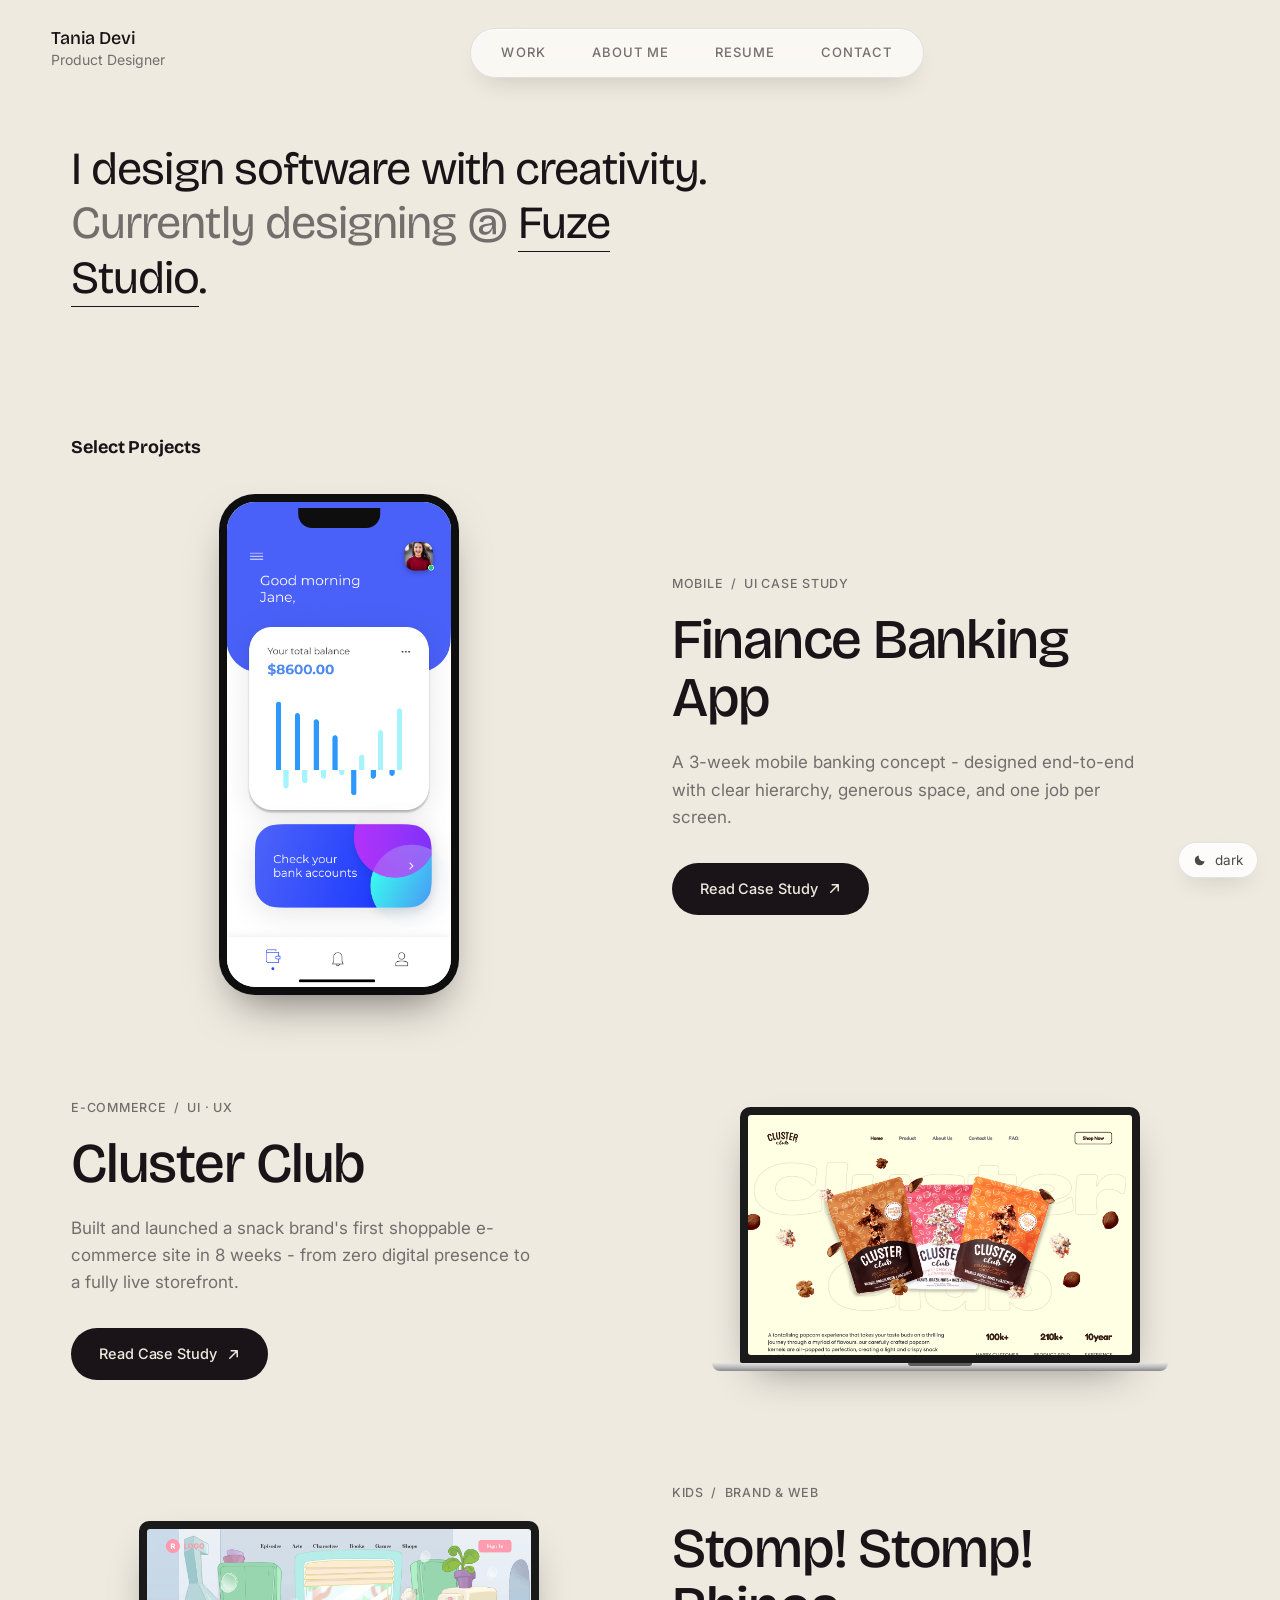
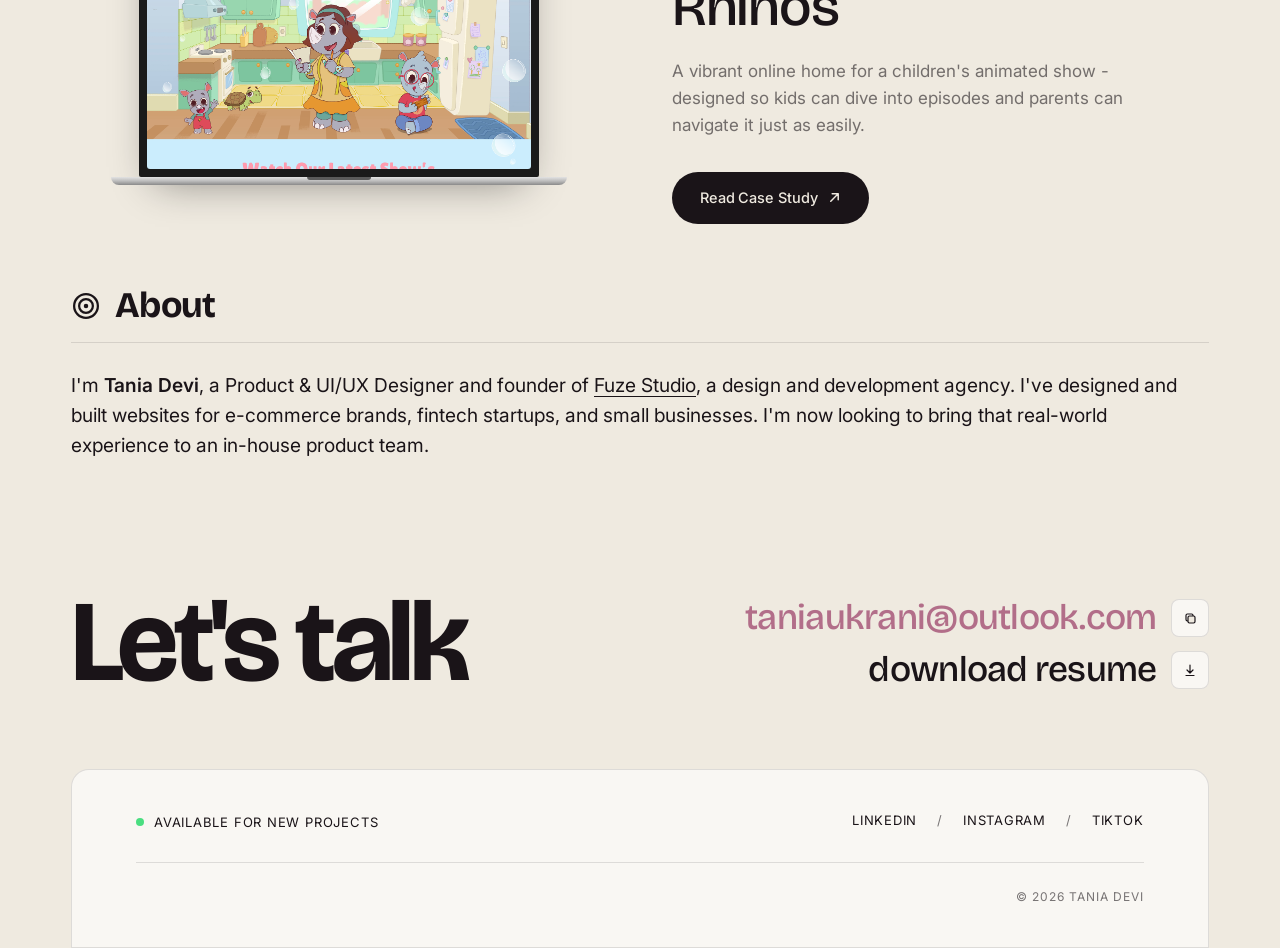
==== index.html @ d8dcb27b "Force consistent styling for Work About Resume in mobile overlay" ====
<!doctype html>
<html lang="en">
<head>
<meta charset="utf-8" />
<meta name="viewport" content="width=device-width,initial-scale=1" />
<title>Tania Devi - Product Designer</title>
<meta name="description" content="A personal portfolio. Selected work and contact." />

<link rel="preconnect" href="https://fonts.googleapis.com" />
<link rel="preconnect" href="https://fonts.gstatic.com" crossorigin />
<link href="https://fonts.googleapis.com/css2?family=Bricolage+Grotesque:opsz,wght@12..96,300;12..96,400;12..96,500;12..96,600&family=Inter:wght@300;400;500&family=JetBrains+Mono:wght@400&display=swap" rel="stylesheet" />

<style>
  :root{
    --bg:#0E2625;        /* deep teal */
    --ink:#EFEAE0;
    --mute:rgba(239,234,224,.58);
    --line:rgba(239,234,224,.14);
    --line-soft:rgba(239,234,224,.07);
    --highlight:#B26E89;
    --surface:rgba(255,255,255,.06);
    /* project card palette */
    --c1:#5B5FA1;  /* indigo */
    --c2:#2D7960;  /* teal-green */
    --c3:#4A82A8;  /* steel blue */
    --c4:#8A5A77;  /* plum */
    --c5:#C9824B;  /* terracotta */
    --c6:#7E8A6A;  /* sage */
    --c7:#7B3F1A;  /* cluster brown */
    --c-ink:#FBF6EE;
    --display:'Bricolage Grotesque','Inter',ui-sans-serif,sans-serif;
    --body:'Inter',ui-sans-serif,sans-serif;
    --mono:'JetBrains Mono',ui-monospace,Menlo,monospace;
  }
  html[data-theme="light"]{
    --bg:#EFEAE0;
    --ink:#1A1418;
    --mute:rgba(26,20,24,.58);
    --line:rgba(26,20,24,.12);
    --line-soft:rgba(26,20,24,.06);
    --surface:rgba(255,255,255,.6);
  }
  *,*::before,*::after{box-sizing:border-box}
  html,body{margin:0;padding:0;color:var(--ink);
    font-family:var(--body);font-size:17px;line-height:1.65;
    -webkit-font-smoothing:antialiased;-moz-osx-font-smoothing:grayscale;
    text-rendering:optimizeLegibility;
    transition:color .35s ease;}
  body{
    min-height:100vh;background:var(--bg);
    transition:background .35s ease;
  }
  html{scroll-behavior:smooth}
  ::selection{background:var(--ink);color:var(--bg)}

  .col{max-width:1240px;margin:0 auto;padding:0 clamp(20px,4vw,56px)}

  section.break{
    margin-left:0;margin-right:0;
    width:auto;max-width:none;
    position:static;left:auto;transform:none;
  }

  /* ── About block */
  .about-block{padding:64px 0}
  .about-head{display:flex;align-items:center;gap:14px;margin-bottom:18px}
  .about-icon{width:30px;height:30px;color:var(--ink);flex-shrink:0}
  .about-title{font-family:var(--display);font-weight:700;
    font-size:clamp(28px,3.4vw,36px);letter-spacing:-.02em;line-height:1;
    margin:0;color:var(--ink)}
  .about-rule{height:1px;background:var(--line);margin:0 0 28px}
  .about-body{margin:0;font-size:clamp(17px,1.5vw,20px);line-height:1.55;
    color:var(--ink);max-width:none;font-weight:400}
  .about-body b{font-weight:600;color:var(--ink)}
  .about-body .u{color:inherit;text-decoration:underline;
    text-underline-offset:4px;text-decoration-thickness:1px;
    transition:opacity .2s}
  .about-body .u:hover{opacity:.7}
  @media (max-width:560px){
    .about-block{padding:48px 0}
    .about-icon{width:24px;height:24px}
  }

  /* ── header */
  header.top{padding:28px clamp(20px,4vw,56px) 0}
  .head{display:flex;justify-content:space-between;align-items:flex-start;
    gap:24px;flex-wrap:wrap;max-width:1240px;margin:0 auto}
  .head-left{display:flex;align-items:center;gap:14px;min-width:0}
  .head-id{display:flex;flex-direction:column;line-height:1.2;min-width:0}
  .head-id .nm{font-family:var(--display);font-weight:500;font-size:18px;
    letter-spacing:-.01em;color:var(--ink);text-decoration:none;
    white-space:nowrap;overflow:hidden;text-overflow:ellipsis}
  .head-id .rl{font-family:var(--body);font-size:14px;color:var(--mute);
    margin-top:2px}
  .head-center{display:flex;justify-content:center;flex:1}
  .head-right{display:flex;justify-content:flex-end}
  @media (max-width:900px){
    .head{flex-wrap:wrap}
    .head-center{order:3;flex-basis:100%}
  }
  @media (max-width:560px){
    .head-id .rl{display:none}
  }

  .live{display:flex;flex-direction:column;align-items:flex-end;
    font-family:var(--mono);font-size:13px;color:var(--mute);
    line-height:1.4;text-align:right;white-space:nowrap}
  .live b{font-weight:500;color:var(--ink);margin-top:2px}

  /* ── pill nav */
  .nav-bar{display:inline-flex;align-items:center;gap:2px;
    padding:6px 8px;
    background:rgba(255,255,255,.05);
    backdrop-filter:blur(24px) saturate(160%);
    -webkit-backdrop-filter:blur(24px) saturate(160%);
    border:1px solid rgba(255,255,255,.14);
    border-radius:999px;
    box-shadow:0 1px 0 rgba(255,255,255,.10) inset,
               0 14px 30px -14px rgba(0,0,0,.55)}
  html[data-theme="light"] .nav-bar{
    background:rgba(255,255,255,.65);
    border:1px solid rgba(0,0,0,.10);
    box-shadow:0 1px 0 rgba(255,255,255,.7) inset,
               0 12px 26px -12px rgba(0,0,0,.18)}
  .nav-bar a{display:inline-flex;align-items:center;
    height:36px;padding:0 22px;border-radius:999px;
    color:color-mix(in oklab,var(--ink) 60%,transparent);
    text-decoration:none;
    font-family:var(--body);font-size:13px;font-weight:500;
    letter-spacing:.08em;text-transform:uppercase;
    transition:background .2s,color .2s}
  .nav-bar a:hover,.nav-bar a.active{
    background:color-mix(in oklab,var(--ink) 10%,transparent);
    color:var(--ink)}
  @media (max-width:900px){
    .nav-bar a{padding:0 16px;font-size:12px;letter-spacing:.06em;height:34px}
  }

  /* ── hamburger toggle (mobile only) */
  .nav-toggle{display:none;appearance:none;border:0;cursor:pointer;
    width:44px;height:44px;border-radius:999px;padding:0;
    background:rgba(255,255,255,.05);
    backdrop-filter:blur(24px) saturate(160%);
    -webkit-backdrop-filter:blur(24px) saturate(160%);
    border:1px solid rgba(255,255,255,.14);
    box-shadow:0 1px 0 rgba(255,255,255,.10) inset,
               0 14px 30px -14px rgba(0,0,0,.55);
    align-items:center;justify-content:center;color:var(--ink);
    transition:background .2s}
  html[data-theme="light"] .nav-toggle{
    background:rgba(255,255,255,.65);
    border:1px solid rgba(0,0,0,.10);
    box-shadow:0 1px 0 rgba(255,255,255,.7) inset,
               0 12px 26px -12px rgba(0,0,0,.18)}
  .nav-toggle .bars{position:relative;width:18px;height:14px;display:block}
  .nav-toggle .bars span{position:absolute;left:0;right:0;height:1.6px;
    background:currentColor;border-radius:2px;
    transition:transform .3s cubic-bezier(.2,.7,.2,1),
               top .3s cubic-bezier(.2,.7,.2,1),
               opacity .2s}
  .nav-toggle .bars span:nth-child(1){top:0}
  .nav-toggle .bars span:nth-child(2){top:6.2px}
  .nav-toggle .bars span:nth-child(3){top:12.4px}
  .nav-toggle[aria-expanded="true"] .bars span:nth-child(1){
    top:6.2px;transform:rotate(45deg)}
  .nav-toggle[aria-expanded="true"] .bars span:nth-child(2){opacity:0}
  .nav-toggle[aria-expanded="true"] .bars span:nth-child(3){
    top:6.2px;transform:rotate(-45deg)}
  @media (max-width:640px){
    .nav-bar{display:none}
    .nav-toggle{display:inline-flex;position:relative;z-index:60}
    .head-center{justify-content:flex-end;order:initial;flex-basis:auto}
    html .nav-bar.is-open,
    html[data-theme="light"] .nav-bar.is-open,
    html[data-theme="dark"] .nav-bar.is-open{
      display:flex;flex-direction:column;
      align-items:flex-start;justify-content:flex-start;
      position:fixed;inset:0;
      padding:110px clamp(24px,6vw,56px) 80px;margin:0;
      background:var(--ink);
      border:0;border-radius:0;
      box-shadow:none;
      backdrop-filter:none;-webkit-backdrop-filter:none;
      z-index:50;gap:24px;
      animation:overlay-in .4s cubic-bezier(.2,.7,.2,1) both}
    .nav-bar.is-open a,
    .nav-bar.is-open a:link,
    .nav-bar.is-open a:visited{
      height:auto;padding:0;
      font-family:var(--display);font-weight:500;
      font-size:clamp(32px,9vw,48px);
      letter-spacing:-.02em;text-transform:none;
      text-decoration:none;
      color:var(--bg);
      border:0;border-radius:0;background:transparent;
      box-shadow:none;
      opacity:0;transform:translateY(14px);
      animation:overlay-item .55s cubic-bezier(.2,.7,.2,1) both}
    .nav-bar.is-open a:nth-child(1){animation-delay:.08s}
    .nav-bar.is-open a:nth-child(2){animation-delay:.16s}
    .nav-bar.is-open a:nth-child(3){animation-delay:.24s}
    .nav-bar.is-open a:nth-child(4){
      margin-top:8px;
      padding:14px 28px;
      background:var(--bg);color:var(--ink);
      border-radius:24px;
      font-family:var(--body);font-weight:500;
      font-size:clamp(14px,4vw,16px);
      letter-spacing:.04em;text-transform:uppercase;
      transition:transform .25s cubic-bezier(.2,.7,.2,1),
                 box-shadow .25s cubic-bezier(.2,.7,.2,1);
      animation-delay:.32s}
    .nav-bar.is-open a:nth-child(4):hover,
    .nav-bar.is-open a:nth-child(4):active{
      background:var(--bg);color:var(--ink);opacity:1;
      transform:translateY(-2px);
      box-shadow:0 12px 28px -12px rgba(0,0,0,.45)}
    .nav-bar.is-open a:hover,.nav-bar.is-open a.active{
      background:transparent;color:var(--bg);opacity:.6}
    .nav-toggle[aria-expanded="true"]{color:var(--bg)}
  }
  @keyframes overlay-in{
    from{opacity:0}
    to{opacity:1}
  }
  @keyframes overlay-item{
    from{opacity:0;transform:translateY(14px)}
    to{opacity:1;transform:none}
  }

  /* ── floating theme toggle */
  .theme-side{position:fixed;bottom:22px;right:22px;z-index:40;
    appearance:none;height:36px;padding:0 14px;border-radius:999px;
    background:rgba(255,255,255,.07);
    backdrop-filter:blur(20px) saturate(150%);
    -webkit-backdrop-filter:blur(20px) saturate(150%);
    border:1px solid rgba(255,255,255,.16);
    box-shadow:0 1px 0 rgba(255,255,255,.12) inset,
               0 12px 28px -12px rgba(0,0,0,.55);
    color:color-mix(in oklab,var(--ink) 78%,transparent);
    font-family:var(--body);font-size:13.5px;cursor:pointer;
    display:inline-flex;align-items:center;gap:8px;
    transition:color .2s,background .2s,transform .2s}
  html[data-theme="light"] .theme-side{
    background:rgba(255,255,255,.85);
    border:1px solid rgba(0,0,0,.10);
    box-shadow:0 1px 0 rgba(255,255,255,.7) inset,
               0 10px 24px -10px rgba(0,0,0,.18)}
  .theme-side:hover{color:var(--ink);
    background:color-mix(in oklab,var(--ink) 8%,rgba(255,255,255,.08))}
  .theme-side svg{width:14px;height:14px;display:block}
  @media (max-width:560px){
    .theme-side{bottom:16px;right:16px;height:32px;padding:0 12px;font-size:13px}
  }

  hr{border:0;height:1px;background:var(--line);margin:36px 0}

  /* ── hero */
  .hero{padding:64px 0}
  .hero h1{font-family:var(--display);font-weight:400;
    font-size:clamp(32px,5.6vw,46px);line-height:1.18;letter-spacing:-.02em;
    margin:0;max-width:22ch;color:var(--ink);text-wrap:pretty}
  .hero h1 a{color:var(--ink);text-decoration:none;
    background-image:linear-gradient(currentColor,currentColor);
    background-repeat:no-repeat;background-position:0 100%;background-size:100% 1px;
    padding-bottom:2px;transition:background-size .4s}
  .hero h1 a:hover{background-size:100% 2px}
  .hero h1 .mute{color:var(--mute)}

  /* ── section heads */
  h2{font-family:var(--display);font-weight:700;font-size:18px;letter-spacing:-.005em;
    margin:0 0 18px;color:var(--ink)}
  h2 .count{font-family:var(--mono);font-size:11px;color:var(--mute);
    letter-spacing:.04em;text-transform:uppercase;font-weight:400;margin-left:8px;
    vertical-align:1px}

  section{padding:64px 0}
  .hero{padding:64px 0}
  .about-block{padding:64px 0}

  /* ── item rows */
  .items{display:flex;flex-direction:column;gap:0;
    border-top:1px solid var(--line)}
  .item{display:block;text-decoration:none;color:inherit;
    padding:18px 0;border-bottom:1px solid var(--line);
    display:grid;grid-template-columns:1fr auto;gap:6px 18px;align-items:baseline;
    transition:padding-left .4s cubic-bezier(.2,.7,.2,1)}
  .item:hover{padding-left:8px}
  .item .cat{grid-column:1;font-family:var(--mono);font-size:11px;letter-spacing:.06em;
    text-transform:uppercase;color:var(--mute);grid-row:1}
  .item .yr{grid-column:2;font-family:var(--mono);font-size:11px;letter-spacing:.04em;
    color:var(--mute);grid-row:1;text-align:right;font-variant-numeric:tabular-nums}
  .item .t{grid-column:1/-1;grid-row:2;font-family:var(--display);font-weight:400;
    font-size:21px;line-height:1.3;letter-spacing:-.01em;color:var(--ink)}
  .item .d{grid-column:1/-1;grid-row:3;font-size:14.5px;color:var(--mute);
    line-height:1.55;max-width:54ch;margin-top:2px}
  .item .arr{grid-column:2;grid-row:2;color:var(--mute);transition:transform .3s,color .3s;
    font-size:18px;align-self:center}
  .item:hover .arr{transform:translate(4px,-2px);color:var(--ink)}

  /* ── project case-study cards */
  .cards{display:grid;grid-template-columns:repeat(3,minmax(0,1fr));gap:20px;margin-top:8px}
  @media (max-width:1000px){.cards{grid-template-columns:repeat(2,1fr)}}
  @media (max-width:640px){.cards{grid-template-columns:1fr}}

  /* ── project rows (alternating) */
  .proj-list{display:grid;gap:clamp(56px,8vw,120px);margin-top:32px}
  .proj{display:grid;grid-template-columns:1fr 1fr;
    gap:clamp(32px,5vw,72px);align-items:center}
  .proj:nth-child(even) .proj-media{order:2}
  .proj-media{position:relative;
    display:flex;align-items:center;justify-content:center;
    min-height:280px}
  .proj-media > img{position:relative;width:100%;max-width:400px;height:auto;
    display:block;border-radius:10px;
    box-shadow:0 24px 50px -20px rgba(0,0,0,.45)}

  /* laptop mockup frame */
  .device-laptop{position:relative;width:100%;max-width:400px}
  .device-laptop .screen{background:#1a1a1a;padding:8px 8px 8px;
    border-radius:10px 10px 2px 2px;
    box-shadow:0 20px 40px -16px rgba(0,0,0,.45)}
  .device-laptop .screen img{display:block;width:100%;
    aspect-ratio:16/10;object-fit:cover;object-position:top;
    border-radius:3px}
  .device-laptop .base{height:8px;margin:0 -28px;
    background:linear-gradient(180deg,#e2e2e2 0%,#bcbcbc 50%,#8a8a8a 100%);
    border-radius:0 0 10px 10px;position:relative}
  .device-laptop .base::after{content:"";position:absolute;
    left:50%;top:0;transform:translateX(-50%);
    width:14%;height:3px;background:#5a5a5a;
    border-radius:0 0 6px 6px}

  /* phone mockup frame */
  .device-phone{position:relative;width:100%;max-width:240px;
    padding:8px;background:#0e0e0e;border-radius:36px;
    box-shadow:0 22px 44px -16px rgba(0,0,0,.5)}
  .device-phone::before{content:"";position:absolute;
    top:14px;left:50%;transform:translateX(-50%);
    width:34%;height:20px;background:#0e0e0e;
    border-radius:0 0 14px 14px;z-index:2}
  .device-phone .screen{position:relative;overflow:hidden;
    aspect-ratio:9/19.5;background:#fff;border-radius:28px}
  .device-phone .screen img{display:block;width:100%;height:100%;
    object-fit:cover;object-position:top}
  /* interactive prototype stack - slide-up transition */
  .device-phone[data-proto]{cursor:pointer}
  .device-phone .proto-img{position:absolute;inset:0;
    width:100%;height:100%;object-fit:cover;object-position:top;
    opacity:0;transform:translateY(28%) scale(.97);
    transition:opacity .65s cubic-bezier(.2,.7,.2,1),
               transform .65s cubic-bezier(.2,.7,.2,1)}
  .device-phone .proto-img.is-active{
    opacity:1;transform:translateY(0) scale(1);z-index:1}
  .device-phone .proto-img.is-leaving{
    opacity:0;transform:translateY(-18%) scale(.98);z-index:2}
  .proto-dots{position:absolute;left:0;right:0;bottom:14px;
    display:flex;justify-content:center;gap:6px;z-index:3}
  .proto-dot{width:5px;height:5px;border-radius:50%;
    background:rgba(255,255,255,.4);
    transition:background .25s,width .25s}
  .proto-dot.is-active{background:#fff;width:16px;border-radius:3px}
  .proj-content{display:flex;flex-direction:column;align-items:flex-start}
  .proj-content .eye{font-family:var(--body);font-weight:500;font-size:12.5px;
    letter-spacing:.06em;text-transform:uppercase;color:var(--mute);
    margin-bottom:16px}
  .proj-content h3{font-family:var(--display);font-weight:500;
    font-size:clamp(34px,4.4vw,56px);letter-spacing:-.022em;line-height:1.04;
    color:var(--ink);margin:0 0 22px;max-width:14ch}
  .proj-content p{font-size:clamp(15px,1.4vw,17px);line-height:1.6;
    color:var(--mute);max-width:42ch;margin:0 0 32px}
  .proj-cta{display:inline-flex;align-items:center;gap:10px;
    padding:14px 28px;background:var(--ink);color:var(--bg);
    border-radius:999px;text-decoration:none;
    font-family:var(--body);font-size:14.5px;font-weight:500;letter-spacing:-.005em;
    transition:transform .25s cubic-bezier(.2,.7,.2,1),
               box-shadow .25s cubic-bezier(.2,.7,.2,1)}
  .proj-cta:hover{transform:translateY(-2px);
    box-shadow:0 14px 30px -12px color-mix(in oklab, var(--ink) 50%, transparent)}
  .proj-cta svg{width:13px;height:13px}
  @media (max-width:860px){
    .proj{grid-template-columns:1fr;gap:28px}
    .proj:nth-child(even) .proj-media{order:0}
    .proj-media{min-height:240px}
  }
  .card{position:relative;display:flex;flex-direction:column;text-decoration:none;
    color:var(--c-ink);border-radius:18px;padding:28px 28px 0;overflow:hidden;
    background:var(--card-c,var(--c1));min-height:430px;
    transition:transform .45s cubic-bezier(.2,.7,.2,1),box-shadow .45s;
    box-shadow:0 1px 0 rgba(255,255,255,.16) inset,0 14px 36px -22px rgba(0,0,0,.55)}
  .card:hover{transform:translateY(-4px);
    box-shadow:0 1px 0 rgba(255,255,255,.22) inset,0 22px 50px -22px rgba(0,0,0,.65)}
  .card .eye{font-family:var(--body);font-weight:500;font-size:12px;letter-spacing:.04em;
    text-transform:uppercase;color:var(--c-ink);opacity:.78}
  .card .t{font-family:var(--display);font-weight:500;
    font-size:clamp(28px,2.8vw,38px);line-height:1.04;letter-spacing:-.018em;
    margin:10px 0 0;max-width:11ch}
  .card .arr{position:absolute;top:22px;right:22px;width:38px;height:38px;
    border-radius:9px;background:rgba(255,255,255,.16);
    display:flex;align-items:center;justify-content:center;color:var(--c-ink);
    font-size:16px;transition:background .25s,transform .35s cubic-bezier(.2,.7,.2,1)}
  .card:hover .arr{background:rgba(255,255,255,.28);transform:translate(2px,-2px)}
  .card .copy{display:none}
  .card .frame{margin:auto -8px -2px;width:calc(100% + 16px);
    background:#fff;border-radius:10px 10px 0 0;overflow:hidden;
    box-shadow:0 -10px 28px rgba(0,0,0,.18)}
  .card .chrome{height:28px;display:flex;align-items:center;gap:5px;
    padding:0 12px;background:#F2EFEA;border-bottom:1px solid rgba(0,0,0,.06)}
  .card .chrome i{width:9px;height:9px;border-radius:50%;display:block}
  .card .d1{background:#FF5F57}
  .card .d2{background:#FEBC2E}
  .card .d3{background:#28C840}
  .card .shot{height:250px;position:relative;
    background:#FAF8F3;
    background-image:repeating-linear-gradient(45deg,transparent 0 12px,rgba(0,0,0,.045) 12px 13px);
    overflow:hidden}
  .card .shot img{width:100%;height:100%;object-fit:cover;object-position:top;display:block}
  @media (max-width:640px){
    .card{min-height:auto;padding:24px 22px 0}
    .card .arr{top:18px;right:18px;width:34px;height:34px}
    .card .frame{margin:28px -8px -2px}
  }

  /* ── contact */
  section.talk-full{padding:64px 0 0}
  .talk-row{display:grid;grid-template-columns:1fr 1fr;gap:clamp(40px,8vw,140px);
    align-items:start}
  .talk-big{font-family:var(--display);font-weight:700;
    font-size:clamp(56px,9vw,120px);line-height:.95;letter-spacing:-.04em;
    margin:0;color:var(--ink)}
  .talk-right{display:flex;flex-direction:column;gap:14px;align-self:end;
    padding-bottom:8px}
  .talk-line{display:flex;align-items:center;justify-content:flex-end;gap:14px;position:relative}
  .talk-line .lnk{font-family:var(--display);font-weight:500;
    font-size:clamp(22px,2.8vw,42px);line-height:1.05;letter-spacing:-.02em;
    text-decoration:none;color:var(--ink);transition:opacity .2s}
  .talk-line .lnk.email{color:var(--highlight)}
  .talk-line .lnk:hover{opacity:.7}
  .talk-line .icon-btn{width:38px;height:38px;border-radius:8px;
    background:var(--surface);border:1px solid var(--line);
    display:inline-flex;align-items:center;justify-content:center;
    color:var(--ink);text-decoration:none;flex-shrink:0;
    transition:background .2s,color .2s}
  .talk-line .icon-btn:hover{background:color-mix(in oklab,var(--ink) 10%,transparent)}
  .talk-line .icon-btn svg{width:14px;height:14px}
  .copied{position:absolute;right:0;top:calc(100% + 4px);
    font-family:var(--mono);font-size:11px;letter-spacing:.04em;
    color:#3aa56b;opacity:0;pointer-events:none;
    transition:opacity .25s}
  .copied.on{opacity:1}
  @media (max-width:760px){
    .talk-row{grid-template-columns:1fr}
    .talk-right{align-self:start;padding-bottom:0}
  }

  /* ── footer panel */
  .foot-panel{
    margin-top:clamp(40px,6vw,72px);
    padding:clamp(28px,4vw,40px) clamp(28px,5vw,72px);
    border:1px solid var(--line);border-radius:18px 18px 0 0;
    background:var(--surface)}
  .foot-grid{display:flex;justify-content:space-between;align-items:center;gap:24px;flex-wrap:wrap}
  .foot-grid .l{font-family:var(--body);font-size:13px;
    letter-spacing:.06em;text-transform:uppercase;color:var(--ink);
    display:flex;align-items:center;gap:10px}
  .foot-grid .dot{width:8px;height:8px;border-radius:50%;background:#4ade80;
    box-shadow:0 0 0 0 rgba(74,222,128,.6);
    animation:status-pulse 2.2s cubic-bezier(.4,0,.2,1) infinite}
  @keyframes status-pulse{
    0%{box-shadow:0 0 0 0 rgba(74,222,128,.6)}
    70%{box-shadow:0 0 0 10px rgba(74,222,128,0)}
    100%{box-shadow:0 0 0 0 rgba(74,222,128,0)}
  }
  .foot-grid .r{font-family:var(--body);font-size:13px;
    letter-spacing:.06em;text-transform:uppercase;color:var(--ink);
    display:flex;gap:20px}
  .foot-grid .r a{color:inherit;text-decoration:none;transition:opacity .2s}
  .foot-grid .r a:hover{opacity:.6}
  .foot-grid .r .sep{color:var(--mute)}
  .foot-rule{height:1px;background:var(--line);margin:28px 0 24px}
  .foot-meta{display:flex;justify-content:flex-end;
    font-family:var(--body);font-size:12px;
    letter-spacing:.08em;text-transform:uppercase;color:var(--mute)}
  @media (max-width:760px){
    .foot-grid{justify-content:flex-start}
    .foot-meta{justify-content:flex-start}
  }

  /* animated underline sweep on footer social links */
  .foot-grid .r a{position:relative;padding-bottom:3px;background-image:linear-gradient(currentColor,currentColor);
    background-repeat:no-repeat;background-position:0 100%;background-size:0 1px;
    transition:background-size .35s cubic-bezier(.2,.7,.2,1),opacity .2s}
  .foot-grid .r a:hover{background-size:100% 1px;opacity:1}

  /* ── small screens */
  @media (max-width:520px){
    .col{padding:0 22px}
    .hero{padding:48px 0}
    .live{text-align:left}
  }

  /* ────────── reveal / scroll animations ────────── */
  .r{opacity:0;transform:translateY(14px);
    transition:opacity .9s cubic-bezier(.2,.7,.2,1),transform .9s cubic-bezier(.2,.7,.2,1);
    will-change:opacity,transform}
  .r.in{opacity:1;transform:none}

  .r-stagger.in > .r{opacity:1;transform:none}
  .r-stagger.in > .r:nth-child(1){transition-delay:0ms}
  .r-stagger.in > .r:nth-child(2){transition-delay:80ms}
  .r-stagger.in > .r:nth-child(3){transition-delay:160ms}
  .r-stagger.in > .r:nth-child(4){transition-delay:240ms}
  .r-stagger.in > .r:nth-child(5){transition-delay:320ms}
  .r-stagger.in > .r:nth-child(6){transition-delay:400ms}

  /* card screenshot subtle scale + frame settle on hover */
  .card .frame{transition:transform .6s cubic-bezier(.2,.7,.2,1)}
  .card:hover .frame{transform:translateY(-4px)}
  .card .shot{transition:transform 1.1s cubic-bezier(.2,.7,.2,1)}
  .card:hover .shot{transform:scale(1.025)}

  /* nav slide-in on load */
  .nav-in{opacity:0;transform:translateY(-6px);
    transition:opacity .8s ease,transform .8s cubic-bezier(.2,.7,.2,1)}
  .nav-in.in{opacity:1;transform:none}

  /* hero word-by-word reveal */
  .h-word{display:inline-block;opacity:0;transform:translateY(.4em);
    transition:opacity .7s ease,transform .7s cubic-bezier(.2,.7,.2,1)}
  .h-word.in{opacity:1;transform:none}

  /* arrow chip nudge on first reveal */
  .card.in .arr{animation:arr-pulse .9s cubic-bezier(.2,.7,.2,1) .25s 1}
  @keyframes arr-pulse{
    0%{transform:translate(0,0) scale(.92);opacity:.4}
    60%{transform:translate(3px,-3px) scale(1);opacity:1}
    100%{transform:translate(0,0) scale(1);opacity:1}
  }

  .item{transition:padding-left .4s cubic-bezier(.2,.7,.2,1),background-color .3s}
  .item:hover{background:color-mix(in oklab,var(--ink) 4%,transparent)}

  /* respect reduced motion */
  @media (prefers-reduced-motion: reduce){
    .r,.h-word,.nav-in,.card .shot,.card .frame{
      transition:none !important;animation:none !important;
      transform:none !important;opacity:1 !important}
  }
</style>
</head>

<body>

<header class="top">
  <div class="head nav-in">
    <div class="head-left">
      <div class="head-id">
        <a class="nm" href="#top" id="top">Tania Devi</a>
        <span class="rl">Product Designer</span>
      </div>
    </div>

    <div class="head-center">
      <button class="nav-toggle" id="navToggle" type="button"
              aria-expanded="false" aria-controls="primaryNav" aria-label="Menu">
        <span class="bars"><span></span><span></span><span></span></span>
      </button>
      <nav class="nav-bar" id="primaryNav" aria-label="Primary">
        <a href="#work">Work</a>
        <a href="#about">About me</a>
        <a href="Tania_Devi_Resume.pdf" target="_blank" rel="noopener">Resume</a>
        <a href="#contact">Contact</a>
      </nav>
    </div>

    <div class="head-right">
    </div>
  </div>
</header>

<button class="theme-side" id="themeBtn" aria-label="Toggle theme">
  <svg id="themeIcon" viewBox="0 0 16 16" fill="none" aria-hidden="true"></svg>
  <span id="themeLabel">dark</span>
</button>

<div class="col">

  <!-- ── Hero ─────────────────────────────────────────────────────────────── -->
  <section class="hero">
    <h1>
      I design software with creativity.
      <span class="mute">Currently designing @</span>
      <a href="https://fuzestudio.co" target="_blank" rel="noopener">Fuze Studio</a>.
    </h1>
  </section>

  <!-- ── Selected Projects ────────────────────────────────────────────────── -->
  <section id="work" class="break" style="padding:64px 0 0">
    <h2>Select Projects</h2>

    <div class="proj-list">

      <div class="proj r" style="--brand:#4756FF">
        <div class="proj-media">
          <div class="device-phone" data-proto>
            <div class="screen">
              <img class="proto-img is-active" src="project/projects/finance-app/01-account.png" alt="Finance Banking App bank account" />
              <img class="proto-img" src="project/projects/finance-app/02-transactions.png" alt="Finance Banking App transactions" />
              <img class="proto-img" src="project/projects/finance-app/03-track.png" alt="Finance Banking App track expenses" />
              <div class="proto-dots">
                <span class="proto-dot is-active"></span>
                <span class="proto-dot"></span>
                <span class="proto-dot"></span>
              </div>
            </div>
          </div>
        </div>
        <div class="proj-content">
          <div class="eye">Mobile &nbsp;/&nbsp; UI Case Study</div>
          <h3>Finance Banking App</h3>
          <p>A 3-week mobile banking concept - designed end-to-end with clear hierarchy, generous space, and one job per screen.</p>
          <a class="proj-cta" href="project/projects/Finance Banking App.html">
            Read Case Study
            <svg viewBox="0 0 14 14" fill="none" aria-hidden="true">
              <path d="M3 11L11 3M11 3H4.5M11 3V9.5" stroke="currentColor" stroke-width="1.6" stroke-linecap="round" stroke-linejoin="round"/>
            </svg>
          </a>
        </div>
      </div>

      <div class="proj r" style="--brand:#7B3F1A">
        <div class="proj-media">
          <div class="device-laptop">
            <div class="screen">
              <img src="project/projects/cluster-club/01-home.png" alt="Cluster Club homepage" />
            </div>
            <div class="base"></div>
          </div>
        </div>
        <div class="proj-content">
          <div class="eye">E-commerce &nbsp;/&nbsp; UI · UX</div>
          <h3>Cluster Club</h3>
          <p>Built and launched a snack brand's first shoppable e-commerce site in 8 weeks - from zero digital presence to a fully live storefront.</p>
          <a class="proj-cta" href="project/projects/Cluster Club.html">
            Read Case Study
            <svg viewBox="0 0 14 14" fill="none" aria-hidden="true">
              <path d="M3 11L11 3M11 3H4.5M11 3V9.5" stroke="currentColor" stroke-width="1.6" stroke-linecap="round" stroke-linejoin="round"/>
            </svg>
          </a>
        </div>
      </div>

      <div class="proj r" style="--brand:#EA6C94">
        <div class="proj-media">
          <div class="device-laptop">
            <div class="screen">
              <img src="project/projects/kids-show/01-hero.png" alt="Stomp Stomp Rhinos kids show website" />
            </div>
            <div class="base"></div>
          </div>
        </div>
        <div class="proj-content">
          <div class="eye">Kids &nbsp;/&nbsp; Brand &amp; Web</div>
          <h3>Stomp! Stomp! Rhinos</h3>
          <p>A vibrant online home for a children's animated show - designed so kids can dive into episodes and parents can navigate it just as easily.</p>
          <a class="proj-cta" href="project/projects/Stomp Stomp Rhinos.html">
            Read Case Study
            <svg viewBox="0 0 14 14" fill="none" aria-hidden="true">
              <path d="M3 11L11 3M11 3H4.5M11 3V9.5" stroke="currentColor" stroke-width="1.6" stroke-linecap="round" stroke-linejoin="round"/>
            </svg>
          </a>
        </div>
      </div>

    </div>
  </section>

  <!-- ── About ────────────────────────────────────────────────────────────── -->
  <section id="about" class="break about-block">
    <div class="about-head">
      <svg class="about-icon" viewBox="0 0 24 24" fill="none" aria-hidden="true">
        <circle cx="12" cy="12" r="9.5" stroke="currentColor" stroke-width="1.8"/>
        <circle cx="12" cy="12" r="5.5" stroke="currentColor" stroke-width="1.8"/>
        <circle cx="12" cy="12" r="1.8" fill="currentColor"/>
      </svg>
      <h2 class="about-title">About</h2>
    </div>
    <div class="about-rule"></div>
    <p class="about-body">I'm <b>Tania Devi</b>, a Product &amp; UI/UX Designer and founder of <a class="u" href="https://fuzestudio.co" target="_blank" rel="noopener">Fuze Studio</a>, a design and development agency. I've designed and built websites for e-commerce brands, fintech startups, and small businesses. I'm now looking to bring that real-world experience to an in-house product team.</p>
  </section>

  <!-- ── Contact ──────────────────────────────────────────────────────────── -->
  <section id="contact" class="talk-full">
    <div class="talk-row">
      <h2 class="talk-big">Let's talk</h2>
      <div class="talk-right">
        <div class="talk-line">
          <a class="lnk email" href="mailto:taniaukrani@outlook.com" id="emailBtn">taniaukrani@outlook.com</a>
          <button class="icon-btn" id="emailBtn2" aria-label="Copy email">
            <svg viewBox="0 0 14 14" fill="none"><rect x="3" y="3" width="7" height="7" rx="1.4" stroke="currentColor" stroke-width="1.2"/><rect x="5" y="5" width="7" height="7" rx="1.4" stroke="currentColor" stroke-width="1.2" fill="var(--bg)"/></svg>
          </button>
          <span class="copied" id="copied">copied</span>
        </div>
        <div class="talk-line">
          <a class="lnk" href="Tania_Devi_Resume.pdf" target="_blank" rel="noopener">download resume</a>
          <a class="icon-btn" href="Tania_Devi_Resume.pdf" target="_blank" rel="noopener" aria-label="Download résumé">
            <svg viewBox="0 0 14 14" fill="none"><path d="M7 2v8M4 7l3 3 3-3M3 12.5h8" stroke="currentColor" stroke-width="1.2" stroke-linecap="round" stroke-linejoin="round"/></svg>
          </a>
        </div>
      </div>
    </div>

    <div class="foot-panel">
      <div class="foot-grid">
        <div class="l"><span class="dot"></span>Available for new projects</div>
        <div class="r">
          <a href="https://www.linkedin.com/in/taniadevi/" target="_blank" rel="noopener">LinkedIn</a><span class="sep">/</span>
          <a href="https://www.instagram.com/fuzestudio.co/" target="_blank" rel="noopener">Instagram</a><span class="sep">/</span>
          <a href="https://www.tiktok.com/@fuzestudio.co" target="_blank" rel="noopener">TikTok</a>
        </div>
      </div>
      <div class="foot-rule"></div>
      <div class="foot-meta">
        <div>© 2026 Tania Devi</div>
      </div>
    </div>
  </section>

</div><!-- /.col -->

<script>
(function(){
  var html = document.documentElement;
  var btn  = document.getElementById('themeBtn');
  var label = document.getElementById('themeLabel');
  var icon  = document.getElementById('themeIcon');
  var KEY   = 'portfolio-simple-theme';
  var MOON  = '<path d="M13.2 9.4A5.6 5.6 0 0 1 6.6 2.8a5.6 5.6 0 1 0 6.6 6.6Z" fill="currentColor"/>';
  var SUN   = '<circle cx="8" cy="8" r="3.1" fill="currentColor"/>'
            + '<g stroke="currentColor" stroke-width="1.2" stroke-linecap="round">'
            + '<path d="M8 1.6V3"/><path d="M8 13v1.4"/>'
            + '<path d="M1.6 8H3"/><path d="M13 8h1.4"/>'
            + '<path d="M3.4 3.4l1 1"/><path d="M11.6 11.6l1 1"/>'
            + '<path d="M12.6 3.4l-1 1"/><path d="M4.4 11.6l-1 1"/></g>';

  function setTheme(t){
    html.dataset.theme = t;
    if (t === 'dark') { label.textContent = 'light'; icon.innerHTML = SUN; }
    else              { label.textContent = 'dark';  icon.innerHTML = MOON; }
    try { localStorage.setItem(KEY, t); } catch(e){}
  }
  try {
    var saved = localStorage.getItem(KEY);
    setTheme(saved || 'light');
  } catch(e) { setTheme('light'); }

  if (btn) btn.addEventListener('click', function(){
    setTheme(html.dataset.theme === 'dark' ? 'light' : 'dark');
  });

  // copy email
  var emailLink = document.getElementById('emailBtn');
  var copyBtn   = document.getElementById('emailBtn2');
  var copied    = document.getElementById('copied');
  function copyEmail(e){
    e.preventDefault();
    var addr = (emailLink.textContent || '').trim();
    if (navigator.clipboard) {
      navigator.clipboard.writeText(addr).catch(function(){});
    }
    copied.classList.add('on');
    setTimeout(function(){ copied.classList.remove('on'); }, 1500);
  }
  if (emailLink) emailLink.addEventListener('click', copyEmail);
  if (copyBtn)   copyBtn.addEventListener('click', copyEmail);
})();

/* ────────── scroll reveal animations ────────── */
(function(){
  if (window.matchMedia('(prefers-reduced-motion: reduce)').matches) return;

  var selectors = [
    '.hero h1',
    'section > h2',
    'section > p',
    '.about-body',
    '.talk-big',
    '.talk-right',
    '.foot-panel'
  ];
  selectors.forEach(function(sel){
    document.querySelectorAll(sel).forEach(function(el){
      if (!el.classList.contains('r')) el.classList.add('r');
    });
  });

  document.querySelectorAll('.cards').forEach(function(g){
    g.classList.add('r-stagger');
    Array.prototype.slice.call(g.children).forEach(function(c){
      if (!c.classList.contains('r')) c.classList.add('r');
    });
  });

  var io = new IntersectionObserver(function(entries){
    entries.forEach(function(e){
      if (!e.isIntersecting) return;
      e.target.classList.add('in');
      io.unobserve(e.target);
    });
  }, { threshold: 0.1, rootMargin: '0px 0px -5% 0px' });

  document.querySelectorAll('.r').forEach(function(el){
    if (!el.parentElement.classList.contains('r-stagger')) io.observe(el);
  });
  document.querySelectorAll('.r-stagger').forEach(function(el){ io.observe(el); });

  // header slide-in on load
  var head = document.querySelector('.head.nav-in');
  var nav  = document.querySelector('.nav-bar');
  if (nav) nav.classList.add('nav-in');
  requestAnimationFrame(function(){
    setTimeout(function(){
      if (head) head.classList.add('in');
      if (nav)  nav.classList.add('in');
    }, 80);
  });

  // hamburger toggle (mobile)
  var navToggle = document.getElementById('navToggle');
  if (navToggle && nav) {
    var setOpen = function(open){
      navToggle.setAttribute('aria-expanded', open ? 'true' : 'false');
      nav.classList.toggle('is-open', open);
      document.body.style.overflow = open ? 'hidden' : '';
    };
    navToggle.addEventListener('click', function(){
      setOpen(navToggle.getAttribute('aria-expanded') !== 'true');
    });
    nav.querySelectorAll('a').forEach(function(a){
      a.addEventListener('click', function(){ setOpen(false); });
    });
    document.addEventListener('click', function(e){
      if (navToggle.getAttribute('aria-expanded') !== 'true') return;
      if (nav.contains(e.target) || navToggle.contains(e.target)) return;
      setOpen(false);
    });
  }

  // hero word-by-word reveal
  var h1 = document.querySelector('.hero h1');
  if (h1) {
    var nodes = Array.prototype.slice.call(h1.childNodes);
    var frag = document.createDocumentFragment();
    nodes.forEach(function(node){
      if (node.nodeType === 3) {
        node.textContent.split(/(\s+)/).forEach(function(w){
          if (/^\s+$/.test(w)) { frag.appendChild(document.createTextNode(w)); }
          else if (w.length) {
            var s = document.createElement('span');
            s.className = 'h-word'; s.textContent = w;
            frag.appendChild(s);
          }
        });
      } else if (node.nodeType === 1) {
        var inner = node.textContent || '';
        node.textContent = '';
        inner.split(/(\s+)/).forEach(function(w){
          if (/^\s+$/.test(w)) { node.appendChild(document.createTextNode(w)); }
          else if (w.length) {
            var s = document.createElement('span');
            s.className = 'h-word'; s.textContent = w;
            node.appendChild(s);
          }
        });
        frag.appendChild(node);
      }
    });
    h1.innerHTML = '';
    h1.appendChild(frag);
    h1.querySelectorAll('.h-word').forEach(function(w, i){
      w.style.transitionDelay = (180 + i * 55) + 'ms';
      setTimeout(function(){ w.classList.add('in'); }, 60);
    });
  }

  // ── interactive phone prototype: auto-cycle + click to advance
  document.querySelectorAll('.device-phone[data-proto]').forEach(function(phone){
    var imgs = phone.querySelectorAll('.proto-img');
    var dots = phone.querySelectorAll('.proto-dot');
    if (!imgs.length) return;
    var i = 0, timer = null, paused = false;
    function show(n){
      var prev = i;
      i = (n + imgs.length) % imgs.length;
      imgs.forEach(function(el, k){
        el.classList.toggle('is-active', k === i);
        el.classList.toggle('is-leaving', k === prev && k !== i);
      });
      dots.forEach(function(el, k){ el.classList.toggle('is-active', k === i); });
    }
    function next(){ if (!paused) show(i + 1); }
    function start(){ stop(); timer = setInterval(next, 2800); }
    function stop(){ if (timer) clearInterval(timer); timer = null; }
    phone.addEventListener('click', function(){ show(i + 1); start(); });
    phone.addEventListener('mouseenter', function(){ paused = true; });
    phone.addEventListener('mouseleave', function(){ paused = false; });
    // start cycling only when scrolled into view
    var io = new IntersectionObserver(function(es){
      es.forEach(function(e){
        if (e.isIntersecting) { start(); }
        else { stop(); }
      });
    }, { threshold: 0.3 });
    io.observe(phone);
  });
})();
</script>

<script src="project/image-slot.js"></script>
</body>
</html>
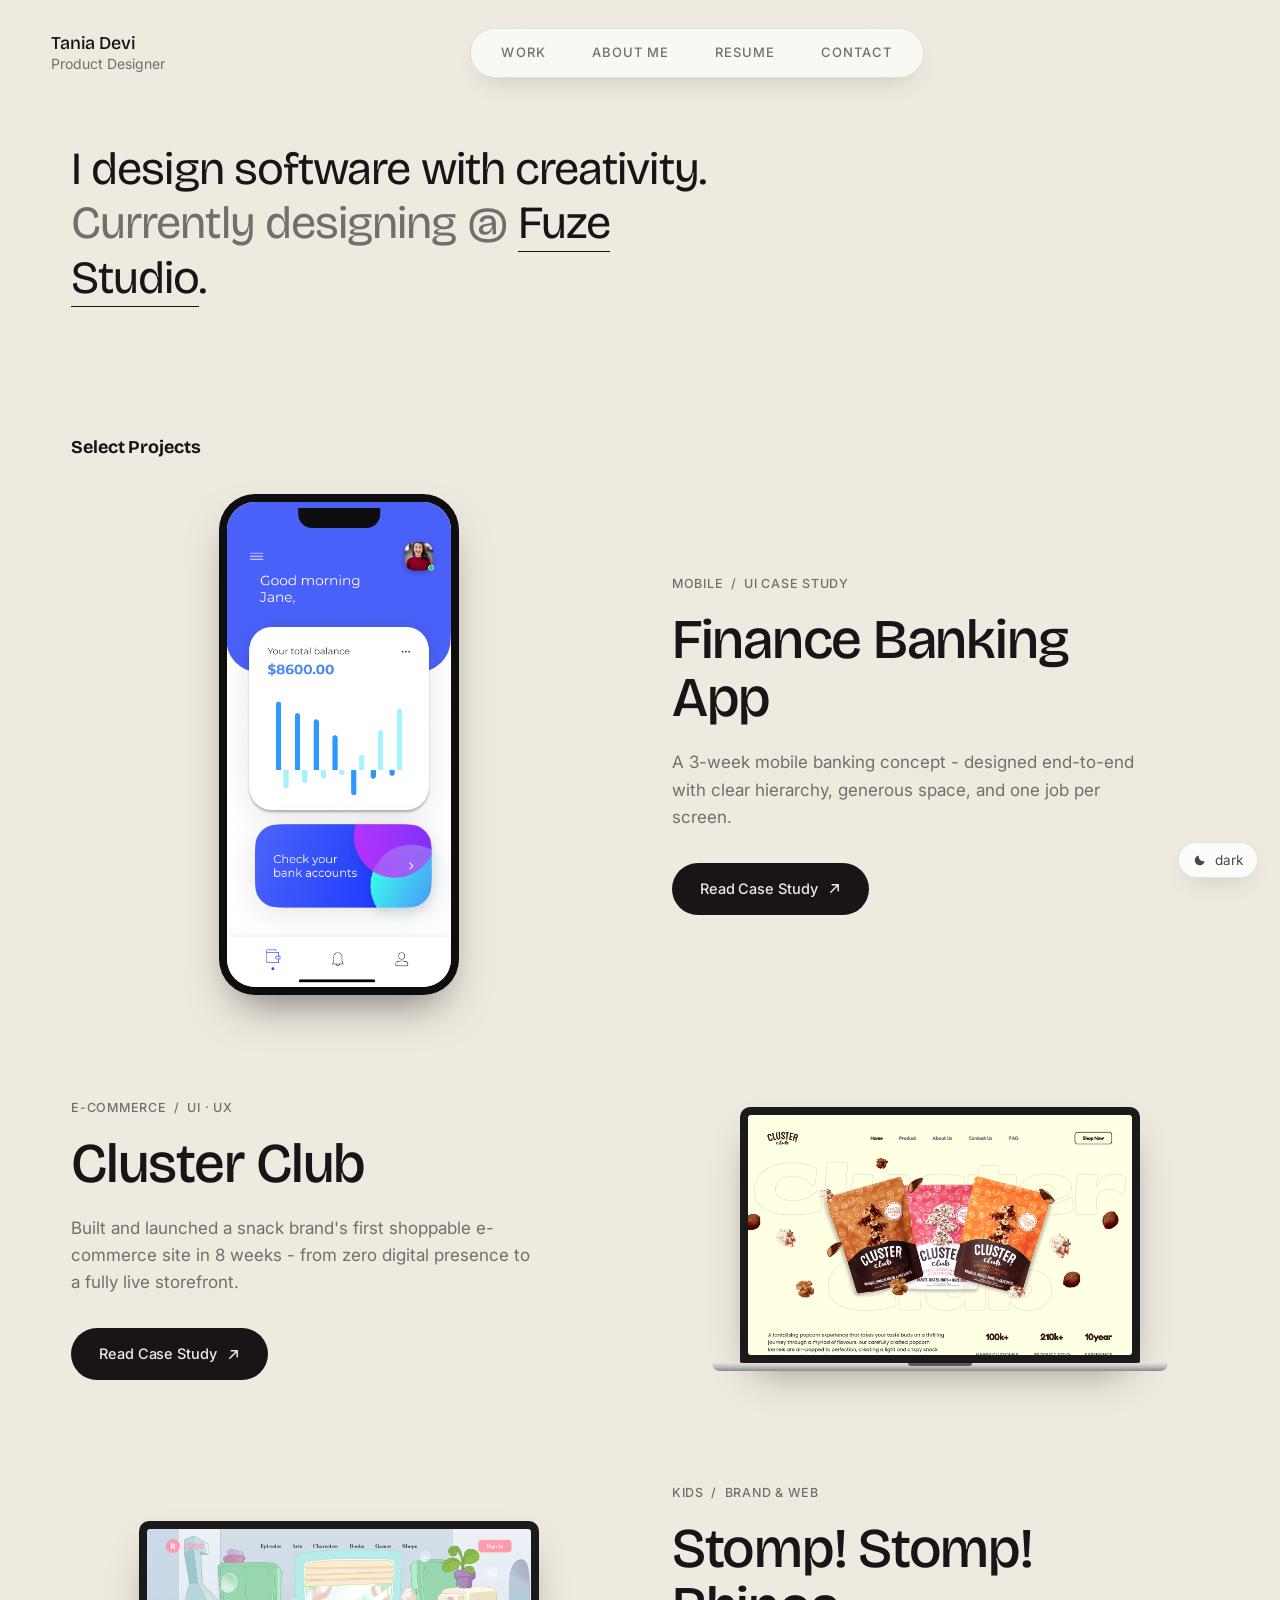
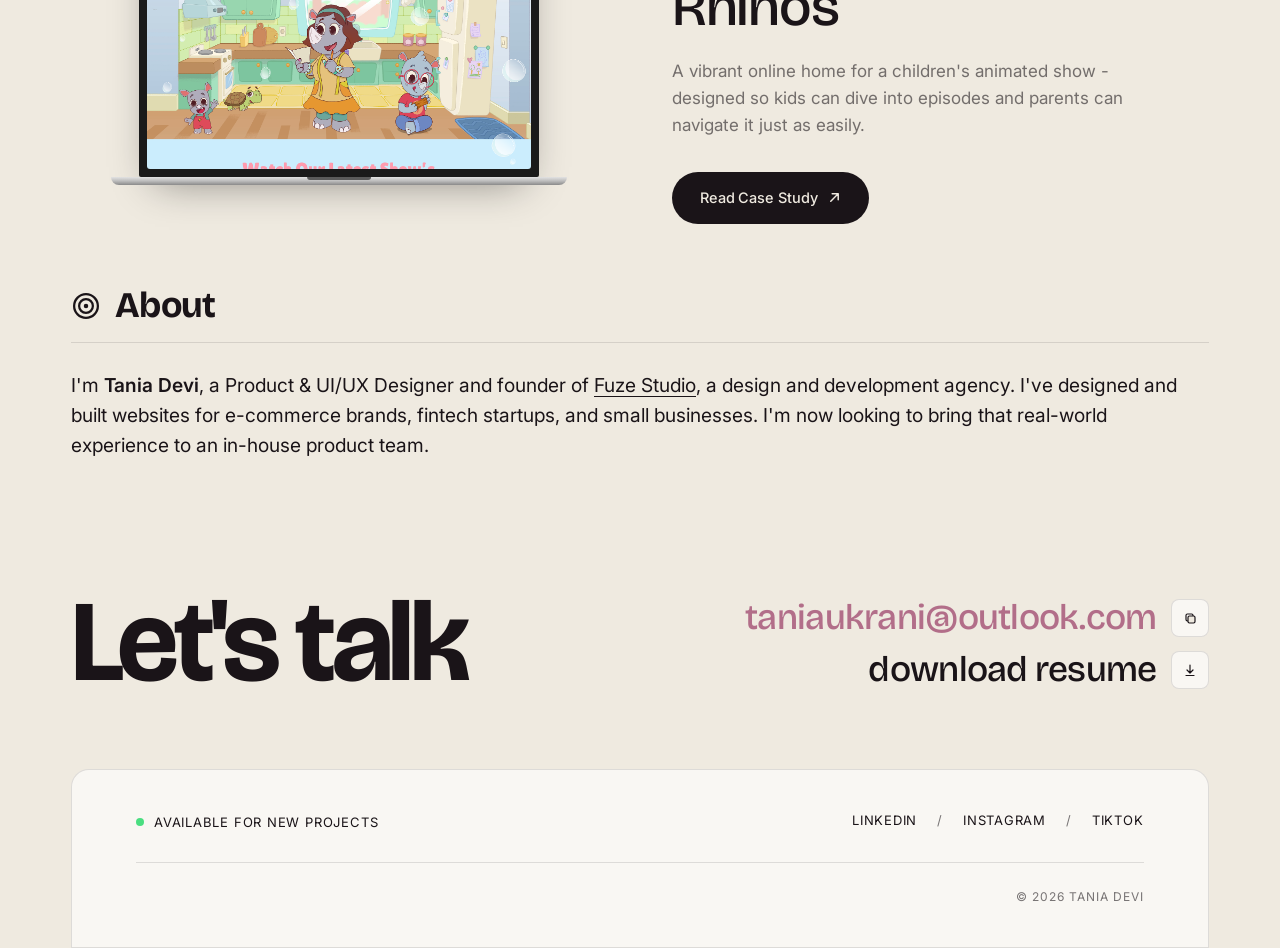
==== commit b0cca082: "Match X color to hamburger and vertically align header items" ====
--- a/index.html
+++ b/index.html
@@ -83,7 +83,7 @@
 
   /* ── header */
   header.top{padding:28px clamp(20px,4vw,56px) 0}
-  .head{display:flex;justify-content:space-between;align-items:flex-start;
+  .head{display:flex;justify-content:space-between;align-items:center;
     gap:24px;flex-wrap:wrap;max-width:1240px;margin:0 auto}
   .head-left{display:flex;align-items:center;gap:14px;min-width:0}
   .head-id{display:flex;flex-direction:column;line-height:1.2;min-width:0}
@@ -215,9 +215,14 @@
       background:var(--bg);color:var(--ink);opacity:1;
       transform:translateY(-2px);
       box-shadow:0 12px 28px -12px rgba(0,0,0,.45)}
-    .nav-bar.is-open a:hover,.nav-bar.is-open a.active{
-      background:transparent;color:var(--bg);opacity:.6}
-    .nav-toggle[aria-expanded="true"]{color:var(--bg)}
+    .nav-bar.is-open a:hover,
+    .nav-bar.is-open a:active,
+    .nav-bar.is-open a:focus,
+    .nav-bar.is-open a.active{
+      background:transparent;color:var(--bg);opacity:1;
+      text-decoration:underline;
+      text-underline-offset:8px;
+      text-decoration-thickness:2px}
   }
   @keyframes overlay-in{
     from{opacity:0}
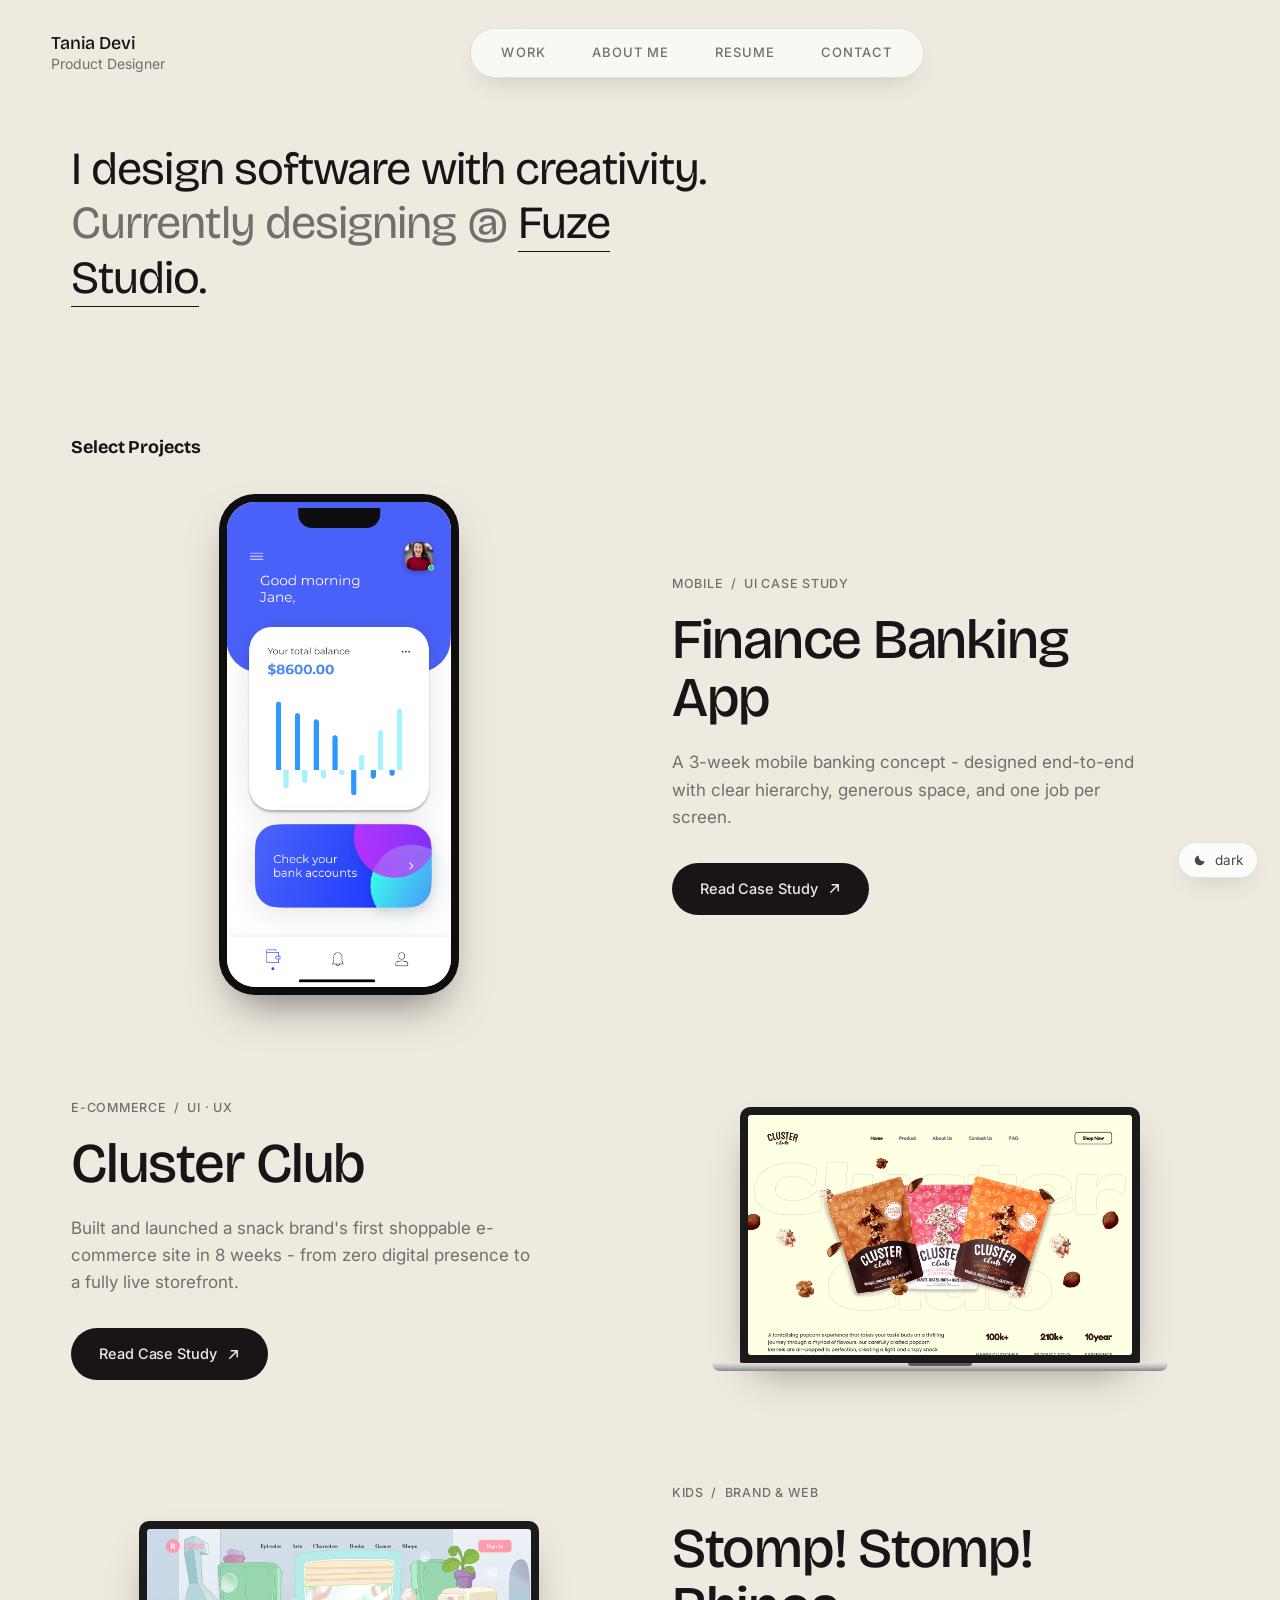
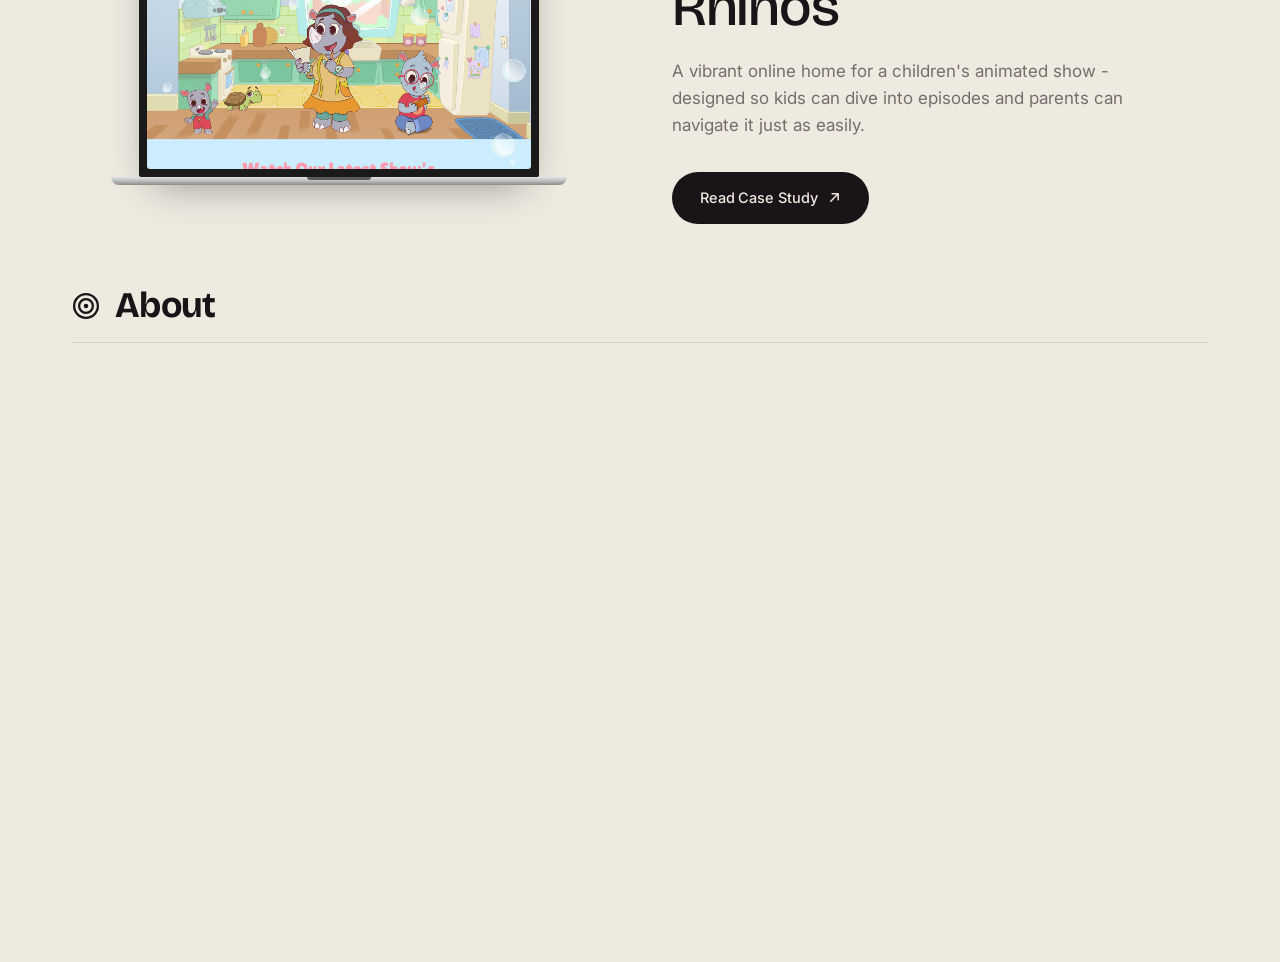
==== commit afd2ca45: "Revert hamburger and X to circle background with glass styling" ====
--- a/index.html
+++ b/index.html
@@ -223,6 +223,14 @@
       text-decoration:underline;
       text-underline-offset:8px;
       text-decoration-thickness:2px}
+    html .nav-toggle[aria-expanded="true"],
+    html[data-theme="light"] .nav-toggle[aria-expanded="true"],
+    html[data-theme="dark"] .nav-toggle[aria-expanded="true"]{
+      background:#fff;
+      border:1px solid rgba(0,0,0,.1);
+      box-shadow:0 1px 0 rgba(255,255,255,.7) inset,
+                 0 12px 26px -12px rgba(0,0,0,.18);
+      color:#1A1418}
   }
   @keyframes overlay-in{
     from{opacity:0}
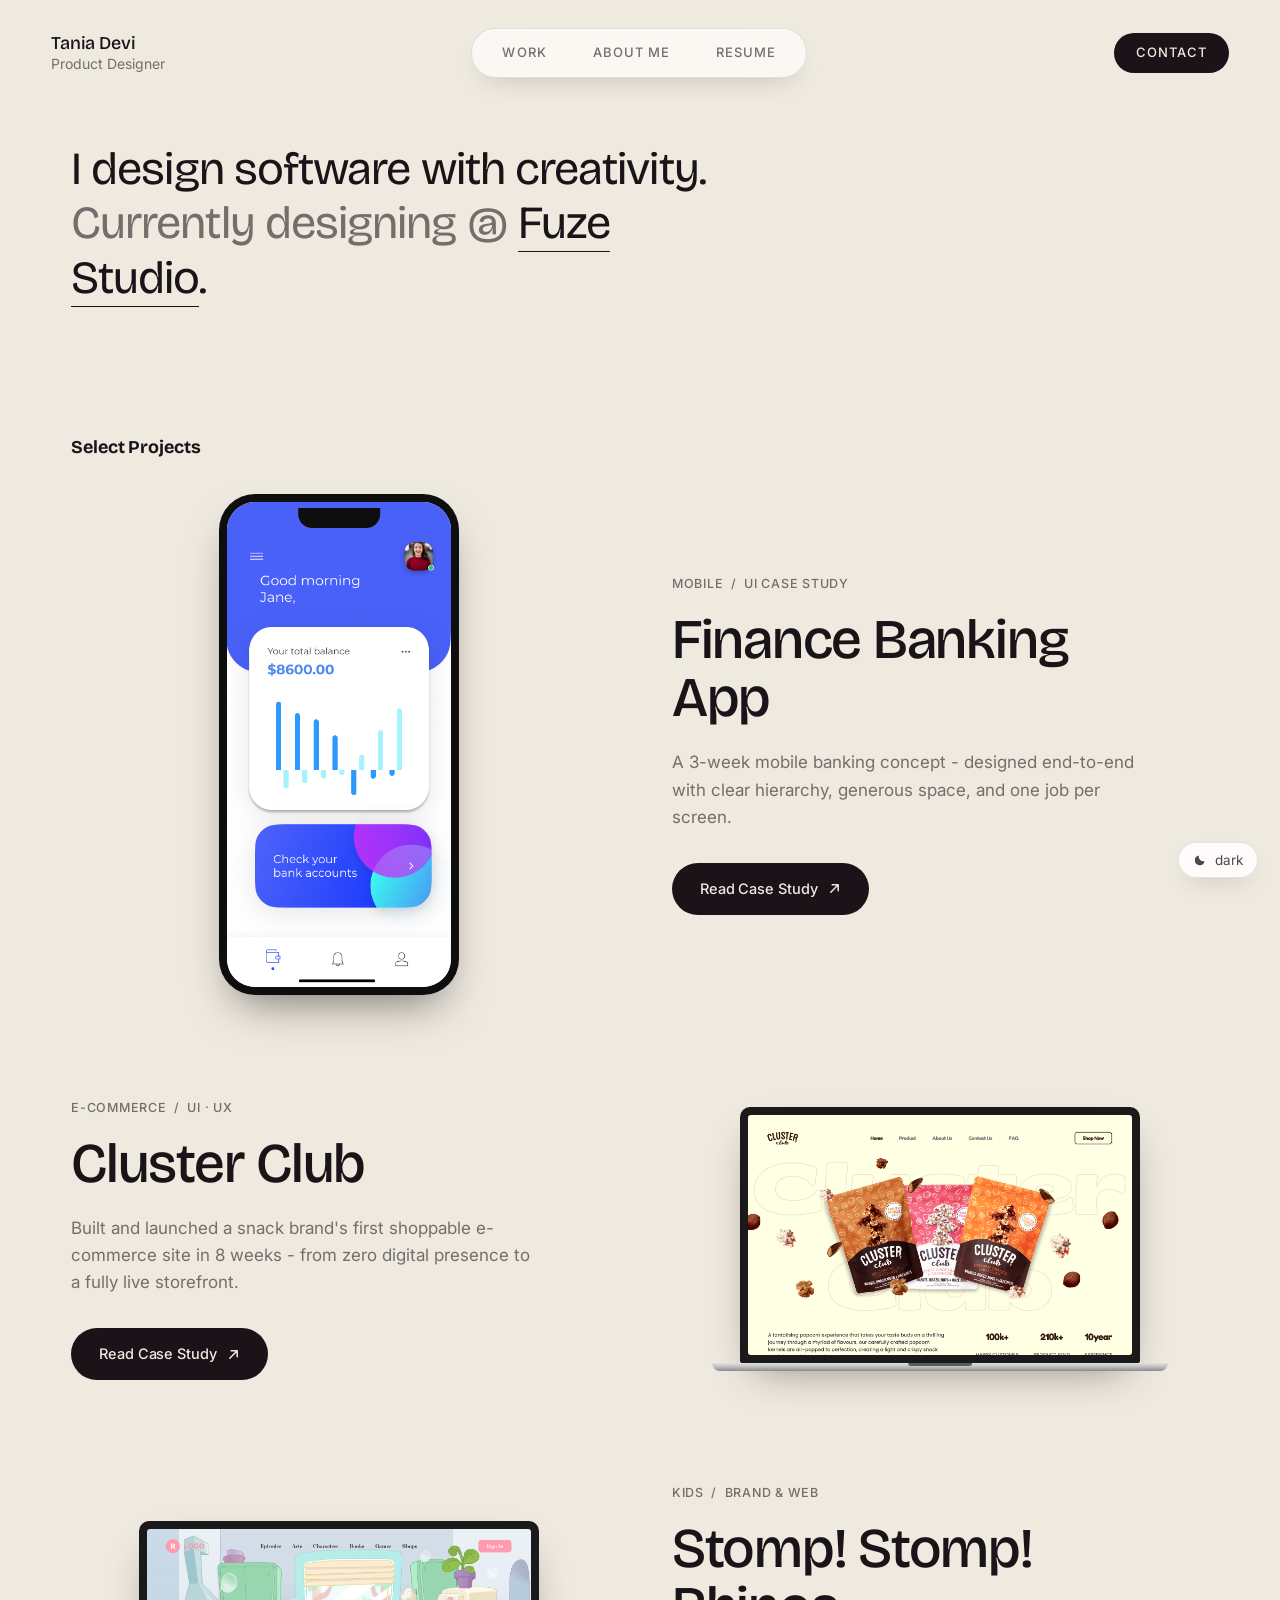
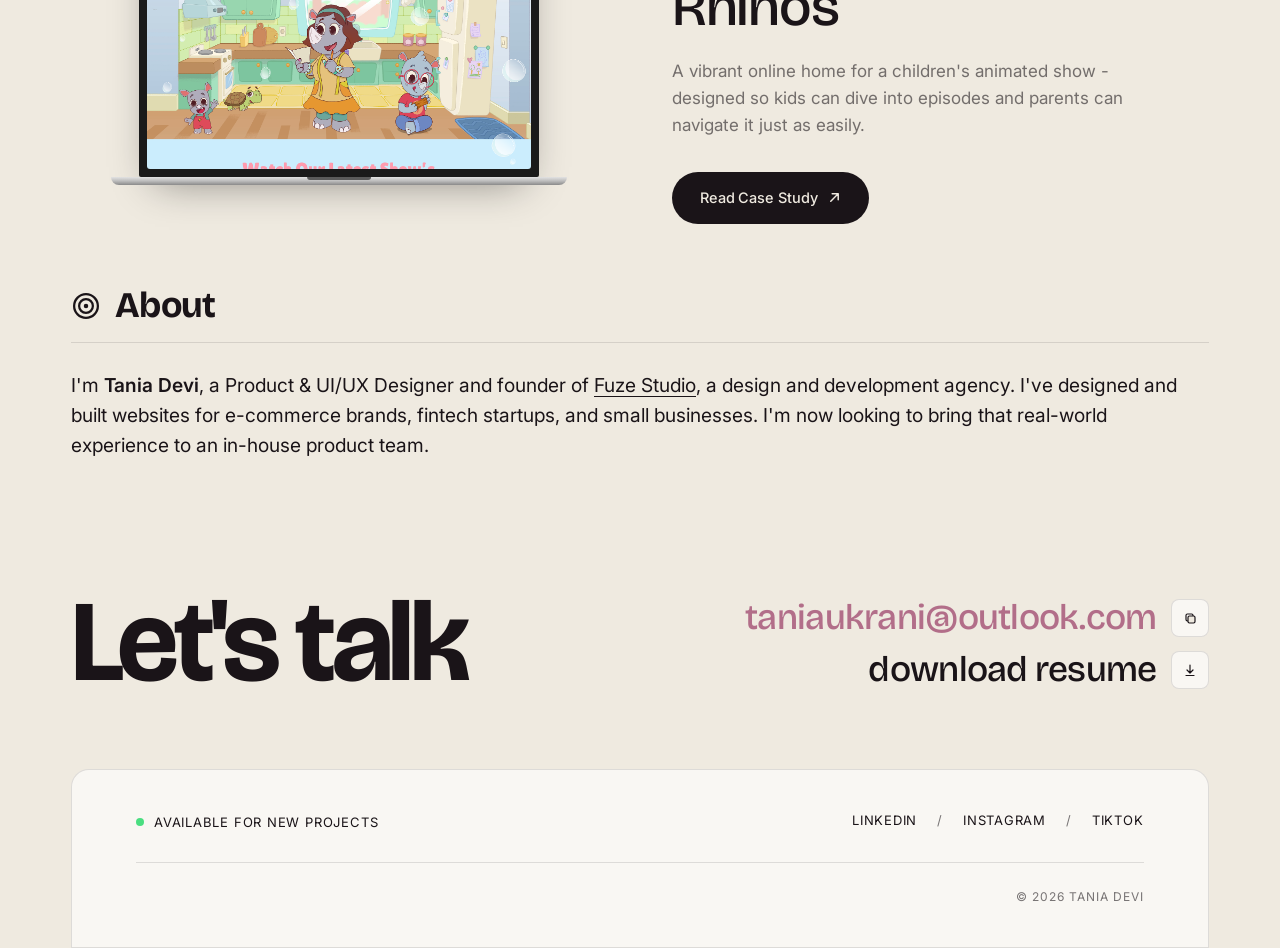
==== commit 32605960: "Move Contact from desktop pill nav to a right-side CTA button" ====
--- a/index.html
+++ b/index.html
@@ -93,7 +93,18 @@
   .head-id .rl{font-family:var(--body);font-size:14px;color:var(--mute);
     margin-top:2px}
   .head-center{display:flex;justify-content:center;flex:1}
-  .head-right{display:flex;justify-content:flex-end}
+  .head-right{display:flex;justify-content:flex-end;align-items:center}
+  .head-cta{display:inline-flex;align-items:center;height:40px;
+    padding:0 22px;border-radius:999px;
+    background:var(--ink);color:var(--bg);
+    font-family:var(--body);font-size:13px;font-weight:500;
+    letter-spacing:.08em;text-transform:uppercase;text-decoration:none;
+    transition:transform .25s cubic-bezier(.2,.7,.2,1),
+               box-shadow .25s cubic-bezier(.2,.7,.2,1)}
+  .head-cta:hover{transform:translateY(-2px);
+    box-shadow:0 14px 28px -12px rgba(0,0,0,.35)}
+  /* Hide Contact from the pill nav (it lives in head-right CTA on desktop) */
+  .nav-bar a[href="#contact"]{display:none}
   @media (max-width:900px){
     .head{flex-wrap:wrap}
     .head-center{order:3;flex-basis:100%}
@@ -170,6 +181,8 @@
     .nav-bar{display:none}
     .nav-toggle{display:inline-flex;position:relative;z-index:60}
     .head-center{justify-content:flex-end;order:initial;flex-basis:auto}
+    .head-cta{display:none}
+    .nav-bar.is-open a[href="#contact"]{display:inline-flex}
     html .nav-bar.is-open,
     html[data-theme="light"] .nav-bar.is-open,
     html[data-theme="dark"] .nav-bar.is-open{
@@ -587,6 +600,7 @@
     </div>
 
     <div class="head-right">
+      <a class="head-cta" href="#contact">Contact</a>
     </div>
   </div>
 </header>
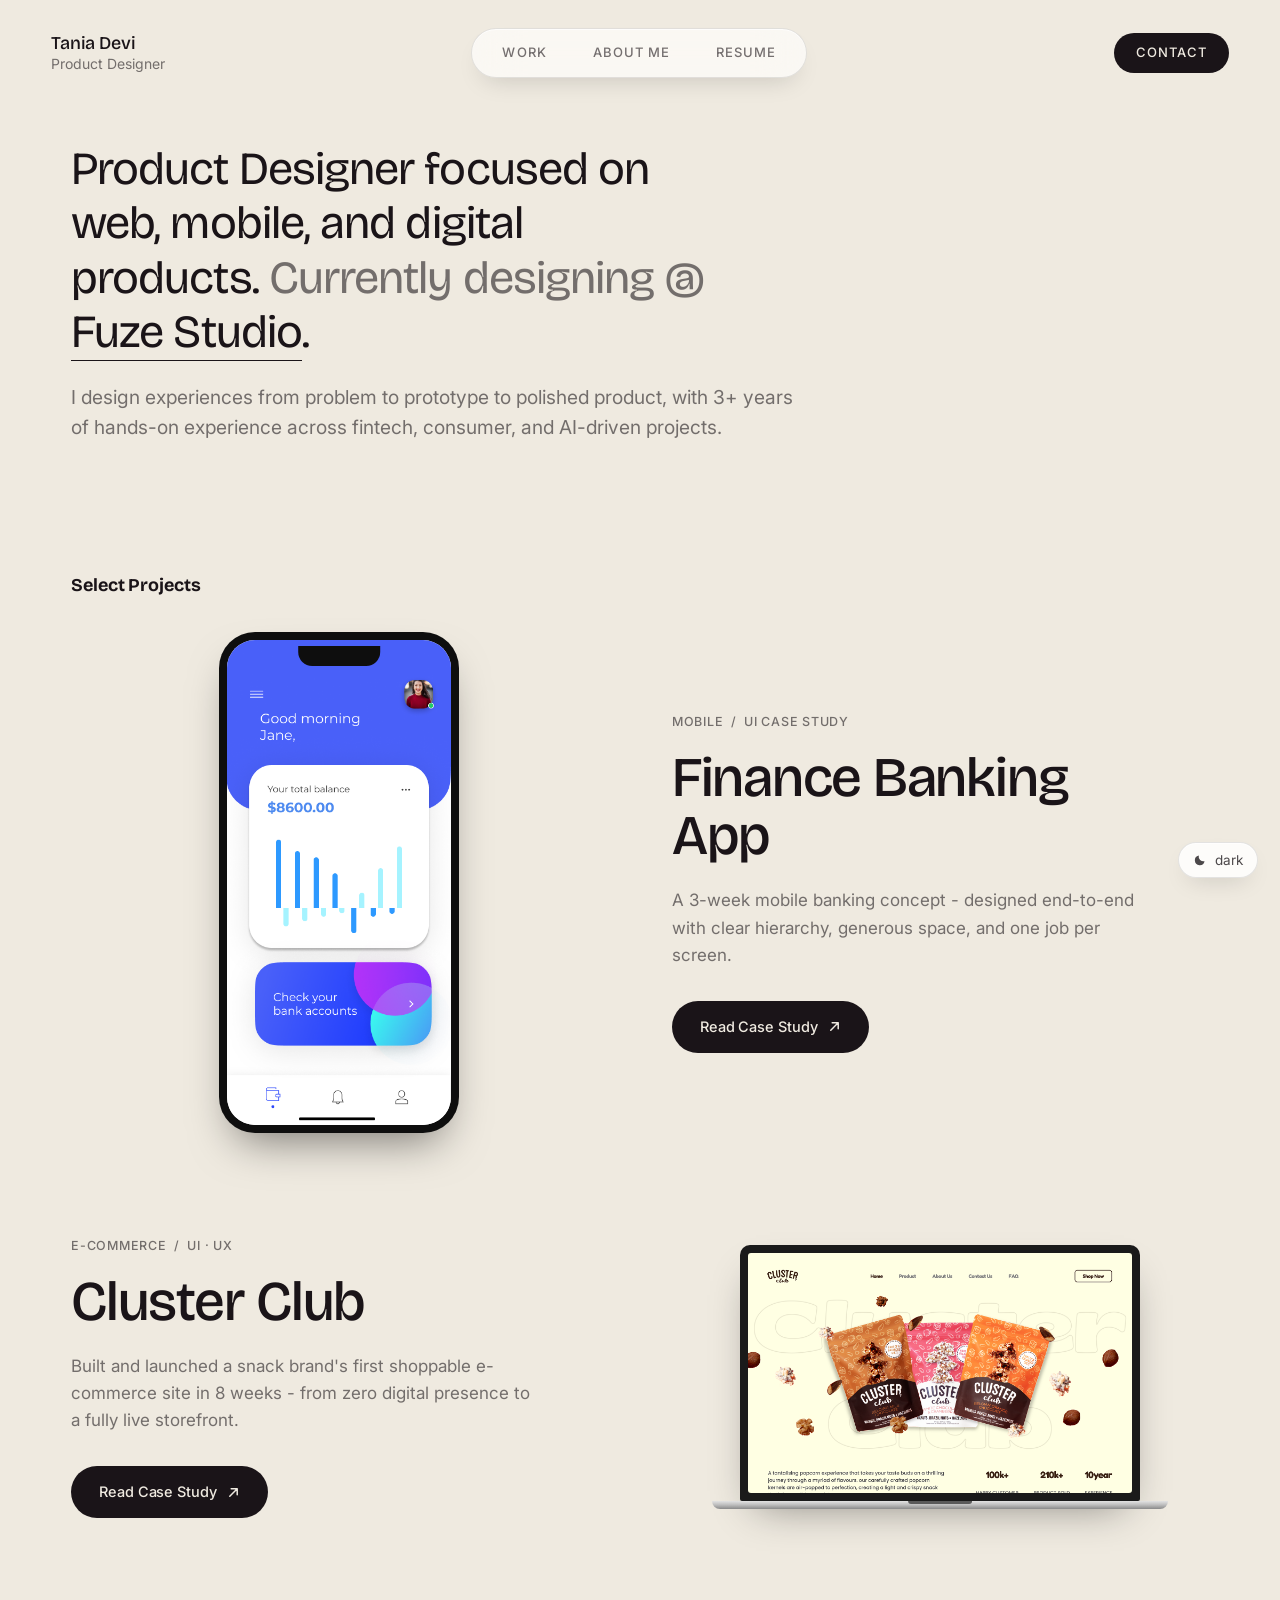
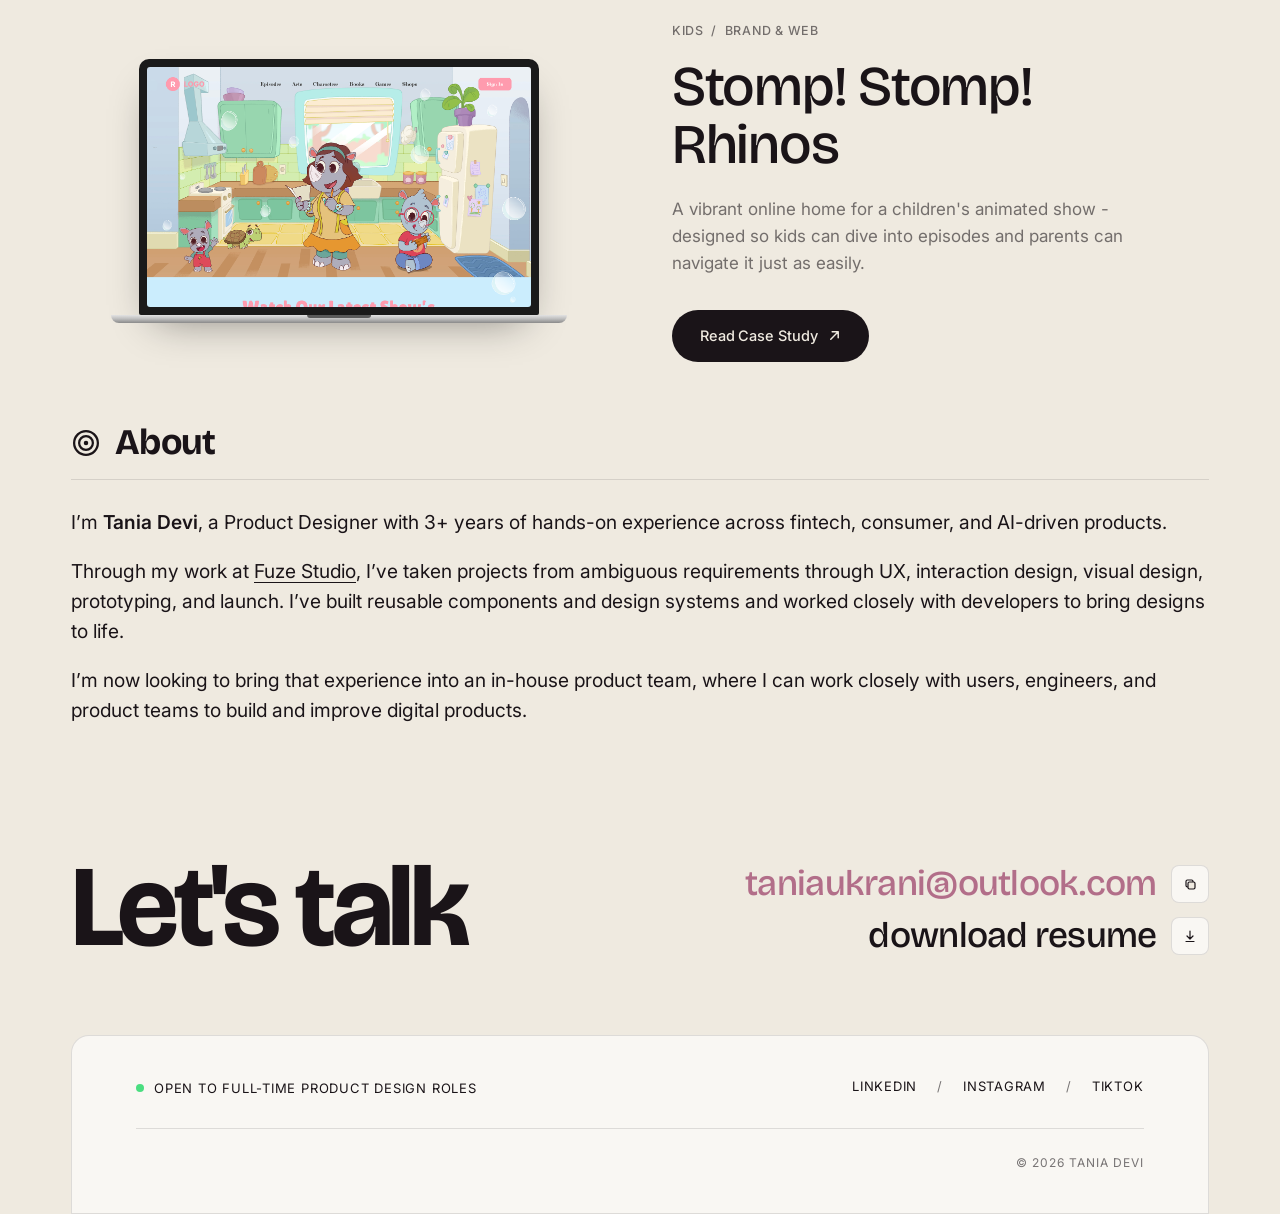
==== commit cc43f27a: "Update homepage copy for full-time product design roles Co-Authored-By: Claude Opus 5.5 <noreply@ant" ====
--- a/index.html
+++ b/index.html
@@ -71,6 +71,7 @@
   .about-rule{height:1px;background:var(--line);margin:0 0 28px}
   .about-body{margin:0;font-size:clamp(17px,1.5vw,20px);line-height:1.55;
     color:var(--ink);max-width:none;font-weight:400}
+  .about-body + .about-body{margin-top:1em}
   .about-body b{font-weight:600;color:var(--ink)}
   .about-body .u{color:inherit;text-decoration:underline;
     text-underline-offset:4px;text-decoration-thickness:1px;
@@ -292,6 +293,8 @@
     padding-bottom:2px;transition:background-size .4s}
   .hero h1 a:hover{background-size:100% 2px}
   .hero h1 .mute{color:var(--mute)}
+  .hero .hero-sub{margin:24px 0 0;max-width:38em;font-size:clamp(17px,1.5vw,20px);
+    line-height:1.55;color:var(--mute);text-wrap:pretty}
 
   /* ── section heads */
   h2{font-family:var(--display);font-weight:700;font-size:18px;letter-spacing:-.005em;
@@ -615,10 +618,11 @@
   <!-- ── Hero ─────────────────────────────────────────────────────────────── -->
   <section class="hero">
     <h1>
-      I design software with creativity.
+      Product Designer focused on web, mobile, and digital products.
       <span class="mute">Currently designing @</span>
       <a href="https://fuzestudio.co" target="_blank" rel="noopener">Fuze Studio</a>.
     </h1>
+    <p class="hero-sub">I design experiences from problem to prototype to polished product, with 3+ years of hands-on experience across fintech, consumer, and AI-driven projects.</p>
   </section>
 
   <!-- ── Selected Projects ────────────────────────────────────────────────── -->
@@ -713,7 +717,9 @@
       <h2 class="about-title">About</h2>
     </div>
     <div class="about-rule"></div>
-    <p class="about-body">I'm <b>Tania Devi</b>, a Product &amp; UI/UX Designer and founder of <a class="u" href="https://fuzestudio.co" target="_blank" rel="noopener">Fuze Studio</a>, a design and development agency. I've designed and built websites for e-commerce brands, fintech startups, and small businesses. I'm now looking to bring that real-world experience to an in-house product team.</p>
+    <p class="about-body">I’m <b>Tania Devi</b>, a Product Designer with 3+ years of hands-on experience across fintech, consumer, and AI-driven products.</p>
+    <p class="about-body">Through my work at <a class="u" href="https://fuzestudio.co" target="_blank" rel="noopener">Fuze Studio</a>, I’ve taken projects from ambiguous requirements through UX, interaction design, visual design, prototyping, and launch. I’ve built reusable components and design systems and worked closely with developers to bring designs to life.</p>
+    <p class="about-body">I’m now looking to bring that experience into an in-house product team, where I can work closely with users, engineers, and product teams to build and improve digital products.</p>
   </section>
 
   <!-- ── Contact ──────────────────────────────────────────────────────────── -->
@@ -739,7 +745,7 @@
 
     <div class="foot-panel">
       <div class="foot-grid">
-        <div class="l"><span class="dot"></span>Available for new projects</div>
+        <div class="l"><span class="dot"></span>Open to full-time product design roles</div>
         <div class="r">
           <a href="https://www.linkedin.com/in/taniadevi/" target="_blank" rel="noopener">LinkedIn</a><span class="sep">/</span>
           <a href="https://www.instagram.com/fuzestudio.co/" target="_blank" rel="noopener">Instagram</a><span class="sep">/</span>
